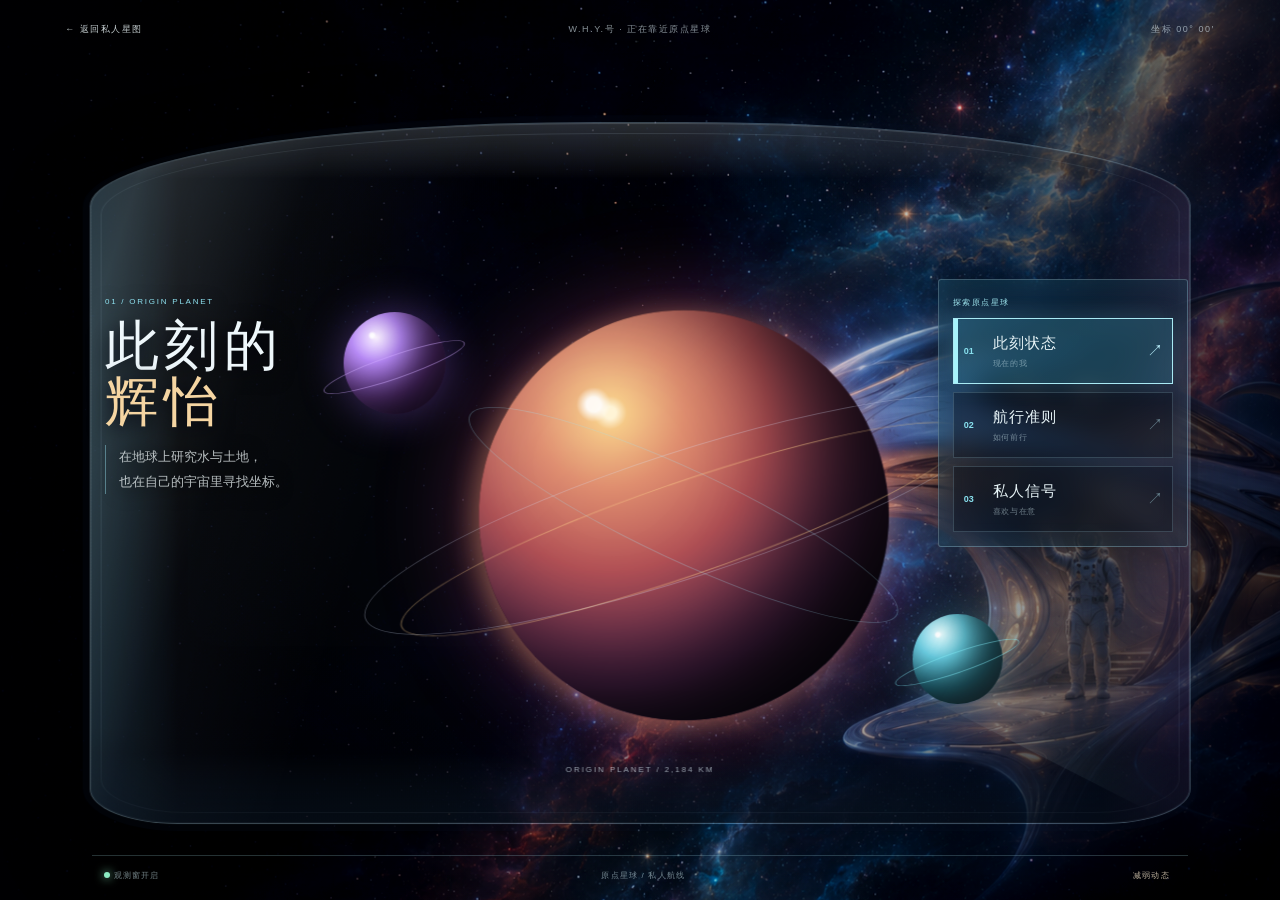
==== origin.html @ 1fb58f20 "Add files via upload" ====
<!doctype html>
<html lang="zh-CN">
<head>
  <meta charset="UTF-8">
  <meta name="viewport" content="width=device-width, initial-scale=1">
  <meta name="theme-color" content="#020309">
  <title>原点星球 · W.H.Y.号</title>
  <link rel="stylesheet" href="./origin.css?v=20260725-origin-world">
</head>
<body>
  <main class="origin-world" id="origin-world">
    <canvas id="cabin-stars" aria-hidden="true"></canvas>
    <div class="deep-space" aria-hidden="true"></div>

    <header class="world-header">
      <a class="back-link" href="./index.html">← 返回私人星图</a>
      <p>W.H.Y.号 · 正在靠近原点星球</p>
      <span>坐标 00° 00′</span>
    </header>

    <section class="glass-window" aria-label="透过舷窗观察原点星球">
      <div class="glass-edge" aria-hidden="true"></div>
      <div class="glass-glow" aria-hidden="true"></div>
      <div class="glass-reflection reflection-one" aria-hidden="true"></div>
      <div class="glass-reflection reflection-two" aria-hidden="true"></div>

      <div class="planet memory-planet" aria-hidden="true"><i></i></div>
      <div class="planet interest-planet" aria-hidden="true"><i></i></div>
      <div class="planet origin-planet" aria-label="原点星球"><i></i></div>
      <div class="orbit orbit-one" aria-hidden="true"></div>
      <div class="orbit orbit-two" aria-hidden="true"></div>
      <span class="world-coordinate">ORIGIN PLANET / 2,184 KM</span>
    </section>

    <section class="world-copy" aria-live="polite">
      <p class="eyebrow">01 / ORIGIN PLANET</p>
      <h1>此刻的<br><em>辉怡</em></h1>
      <article class="record-text active" data-panel="now">
        <p>在地球上研究水与土地，<br>也在自己的宇宙里寻找坐标。</p>
      </article>
      <article class="record-text" data-panel="belief">
        <p>方向由自己决定；<br>也认真照看与世界相遇时的自己。</p>
      </article>
      <article class="record-text" data-panel="signal">
        <p>走向未知，也珍惜那些<br>会让人认真靠近的情感。</p>
      </article>
    </section>

    <nav class="record-selector" aria-label="原点星球导航">
      <p>探索原点星球</p>
      <button class="record active" data-record="now" type="button"><b>01</b><span>此刻状态<small>现在的我</small></span><i>↗</i></button>
      <button class="record" data-record="belief" type="button"><b>02</b><span>航行准则<small>如何前行</small></span><i>↗</i></button>
      <button class="record" data-record="signal" type="button"><b>03</b><span>私人信号<small>喜欢与在意</small></span><i>↗</i></button>
    </nav>

    <footer class="world-footer">
      <span><i></i> 观测窗开启</span>
      <span>原点星球 / 私人航线</span>
      <button id="quiet-mode" type="button">减弱动态</button>
    </footer>
  </main>
  <script src="./origin.js?v=20260725-origin-world"></script>
</body>
</html>
---- origin.css ----
:root{color-scheme:dark}*{box-sizing:border-box}html,body{width:100%;height:100%;margin:0;overflow:hidden;background:#010208;color:#eef7fb;font-family:ui-sans-serif,"PingFang SC","Microsoft YaHei",sans-serif}.origin-world{isolation:isolate;position:relative;min-height:620px;width:100%;height:100%;overflow:hidden;background:#02040c}#cabin-stars,.deep-space{position:absolute;inset:0;z-index:-3}.deep-space{z-index:-2;background:linear-gradient(90deg,rgba(1,3,9,.85) 0%,rgba(1,3,9,.14) 35%,rgba(1,3,9,.1) 70%,rgba(1,3,9,.78)),url('./hero-space.png') center/cover no-repeat;filter:saturate(1.18) contrast(1.06);transform:scale(1.04);animation:space-breathe 18s ease-in-out infinite alternate}.world-header{position:absolute;z-index:6;top:23px;left:5.1vw;right:5.1vw;display:grid;grid-template-columns:1fr auto 1fr;align-items:center;color:rgba(221,239,247,.6);font-size:9px;letter-spacing:.17em}.world-header p{margin:0}.world-header span{text-align:right}.back-link{color:rgba(235,246,250,.82);text-decoration:none;transition:.2s}.back-link:hover{color:#fff}.glass-window{position:absolute;z-index:1;left:50%;top:51%;width:min(86vw,1410px);height:min(78vh,760px);transform:translate(-50%,-48%);overflow:hidden;border-radius:46% 46% 8% 8% / 12% 12% 5% 5%;background:radial-gradient(ellipse at 49% 57%,rgba(28,45,86,.21),rgba(4,8,22,.09) 58%,rgba(2,3,11,.35));border:1px solid rgba(183,228,247,.32);box-shadow:0 0 0 7px rgba(8,21,39,.18),inset 0 0 0 1px rgba(230,250,255,.17),inset 0 -80px 100px rgba(0,0,0,.2),0 30px 90px rgba(0,0,0,.38)}.glass-window:before{content:"";position:absolute;inset:10px;border:1px solid rgba(205,239,249,.13);border-radius:inherit;pointer-events:none}.glass-window:after{content:"";position:absolute;left:0;right:0;bottom:0;height:14%;background:linear-gradient(0deg,rgba(1,4,12,.48),transparent);pointer-events:none}.glass-edge{position:absolute;inset:0;background:linear-gradient(90deg,rgba(92,192,234,.2),transparent 8%,transparent 92%,rgba(184,114,225,.17)),linear-gradient(180deg,rgba(229,250,255,.2),transparent 8%,transparent 90%,rgba(53,112,145,.22));pointer-events:none}.glass-glow{position:absolute;inset:0;background:radial-gradient(ellipse at 50% 46%,transparent 46%,rgba(2,5,16,.46) 100%);pointer-events:none}.glass-reflection{position:absolute;z-index:5;pointer-events:none;mix-blend-mode:screen}.reflection-one{left:-20%;top:-30%;width:45%;height:170%;transform:rotate(18deg);background:linear-gradient(90deg,transparent,rgba(220,249,255,.18),rgba(190,225,255,.04),transparent)}.reflection-two{right:-15%;top:-20%;width:28%;height:115%;transform:rotate(27deg);background:linear-gradient(90deg,transparent,rgba(195,240,255,.1),transparent)}.planet{position:absolute;z-index:2;border-radius:50%;will-change:transform}.planet:after{content:"";position:absolute;inset:0;border-radius:inherit;background:radial-gradient(circle at 28% 23%,rgba(255,255,255,.9) 0 1.7%,transparent 4%),linear-gradient(135deg,rgba(255,255,255,.07),transparent 38%);mix-blend-mode:screen}.planet i{position:absolute;z-index:3;left:-23%;right:-23%;top:42%;height:23%;border:1px solid currentColor;border-radius:50%;transform:rotate(-19deg);opacity:.75}.origin-planet{left:54%;top:56%;width:clamp(240px,32vw,510px);aspect-ratio:1;transform:translate(-50%,-50%);color:rgba(255,211,141,.65);background:radial-gradient(circle at 32% 25%,#fff4d5 0 1.5%,#f6c987 4%,#df8e6f 18%,#b55257 38%,#5a2a59 66%,#16112b 83%,#03050d 100%);box-shadow:inset -72px -52px 100px rgba(0,0,0,.84),-5px 4px 28px rgba(250,171,113,.44),0 0 100px rgba(216,76,142,.4);animation:planet-float 10s ease-in-out infinite alternate}.memory-planet{left:23%;top:27%;width:clamp(64px,8vw,125px);aspect-ratio:1;color:rgba(208,169,255,.64);background:radial-gradient(circle at 32% 25%,#fbf3ff,#bc8cff 24%,#703e99 59%,#18102d 100%);box-shadow:inset -25px -22px 38px rgba(0,0,0,.69),0 0 45px rgba(167,111,255,.39);animation:small-float 7s ease-in-out infinite alternate}.interest-planet{right:17%;bottom:17%;width:clamp(56px,7vw,106px);aspect-ratio:1;color:rgba(124,235,246,.61);background:radial-gradient(circle at 31% 22%,#e8ffff,#68d9ee 26%,#208198 61%,#071a2a 100%);box-shadow:inset -24px -21px 37px rgba(0,0,0,.75),0 0 48px rgba(83,213,239,.35);animation:small-float 9s ease-in-out infinite alternate-reverse}.orbit{position:absolute;z-index:4;left:54%;top:56%;border:1px solid rgba(220,231,255,.28);border-radius:50%;pointer-events:none}.orbit-one{width:61%;height:18%;transform:translate(-50%,-50%) rotate(-18deg)}.orbit-two{width:43%;height:13%;transform:translate(-50%,-50%) rotate(25deg);border-color:rgba(163,230,247,.27)}.world-coordinate{position:absolute;z-index:5;left:50%;bottom:7%;transform:translateX(-50%);font-size:8px;letter-spacing:.24em;color:rgba(226,243,251,.66);white-space:nowrap}.world-copy{position:absolute;z-index:7;left:8.2vw;top:33%;width:270px;text-shadow:0 3px 20px #01030a}.eyebrow{margin:0;color:#8ee1ef;font-size:8px;letter-spacing:.22em}.world-copy h1{margin:13px 0 14px;font-family:"Songti SC","STSong",serif;font-size:clamp(42px,4.2vw,66px);font-weight:400;line-height:1.04;letter-spacing:.1em}.world-copy h1 em{color:#f5d5a2;font-style:normal}.record-text{display:none;border-left:1px solid rgba(151,222,238,.45);padding-left:13px;animation:fade-in .35s both}.record-text.active{display:block}.record-text p{margin:0;color:rgba(236,244,246,.76);font-family:"Songti SC","STSong",serif;font-size:13px;line-height:1.9}.record-selector{position:absolute;z-index:8;right:7.2vw;top:31%;width:min(250px,20vw);padding:17px 14px 14px;border:1px solid rgba(180,231,243,.3);border-radius:3px;background:linear-gradient(130deg,rgba(22,62,83,.42),rgba(4,10,21,.42));box-shadow:inset 0 0 28px rgba(90,207,231,.09),0 20px 50px rgba(0,0,0,.23);backdrop-filter:blur(12px)}.record-selector>p{margin:0 0 10px;color:#a2e9f2;font-size:8px;letter-spacing:.18em}.record{width:100%;min-height:66px;display:grid;grid-template-columns:29px 1fr 15px;align-items:center;margin-top:8px;padding:9px 10px;border:1px solid rgba(174,226,239,.2);background:rgba(3,10,20,.35);color:#e7f4f7;font:inherit;text-align:left;cursor:pointer;transition:.22s}.record b{color:#88e0ee;font-size:9px}.record span{font-family:"Songti SC","STSong",serif;font-size:15px;letter-spacing:.08em}.record small{display:block;margin-top:5px;color:rgba(212,237,242,.48);font-family:ui-sans-serif,"PingFang SC",sans-serif;font-size:8px;letter-spacing:.08em}.record i{font-style:normal;color:#b9eefa;font-size:16px;opacity:.45}.record:hover,.record.active{border-color:#a9eaf4;background:rgba(57,155,184,.29);box-shadow:inset 4px 0 #a7f3fc,0 0 22px rgba(102,219,242,.18)}.record.active i{opacity:1}.world-footer{position:absolute;z-index:8;bottom:18px;left:7.2vw;right:7.2vw;display:flex;align-items:center;gap:22px;border-top:1px solid rgba(170,225,238,.22);padding:13px 12px 0;color:rgba(203,231,238,.57);font-size:8px;letter-spacing:.15em}.world-footer span:nth-child(2){margin:auto}.world-footer i{display:inline-block;width:6px;height:6px;border-radius:50%;background:#8cebc2;box-shadow:0 0 10px #8cebc2}.world-footer button{border:0;background:transparent;color:rgba(240,225,200,.8);font:inherit;font-size:8px;letter-spacing:.15em;cursor:pointer}.quiet .deep-space,.quiet .origin-planet,.quiet .memory-planet,.quiet .interest-planet{animation:none}@keyframes space-breathe{to{transform:scale(1.09) translate3d(-.5%,-.4%,0)}}@keyframes planet-float{to{transform:translate(-50%,-53%) scale(1.025)}}@keyframes small-float{to{transform:translateY(-7px)}}@keyframes fade-in{from{opacity:0;transform:translateX(-5px)}to{opacity:1;transform:none}}@media(max-width:860px){html,body{overflow:auto}.origin-world{min-height:720px;height:100svh}.world-header{left:21px;right:21px}.world-header p,.world-header span{display:none}.glass-window{width:112vw;height:64vh;top:39%;border-radius:42% 42% 7% 7% / 12% 12% 5% 5%}.origin-planet{left:55%;top:55%;width:54vw}.memory-planet{left:17%;top:18%}.interest-planet{right:11%;bottom:13%}.world-copy{top:15%;left:25px;width:210px}.world-copy h1{font-size:42px}.world-copy .record-text{display:none}.record-selector{right:17px;top:auto;bottom:85px;width:160px;padding:8px}.record-selector>p{display:none}.record{min-height:52px;padding:6px 7px}.record span{font-size:11px}.record small{display:none}.world-footer{left:14px;right:14px;bottom:11px}.world-footer span:nth-child(2){display:none}.world-coordinate{bottom:5%}}
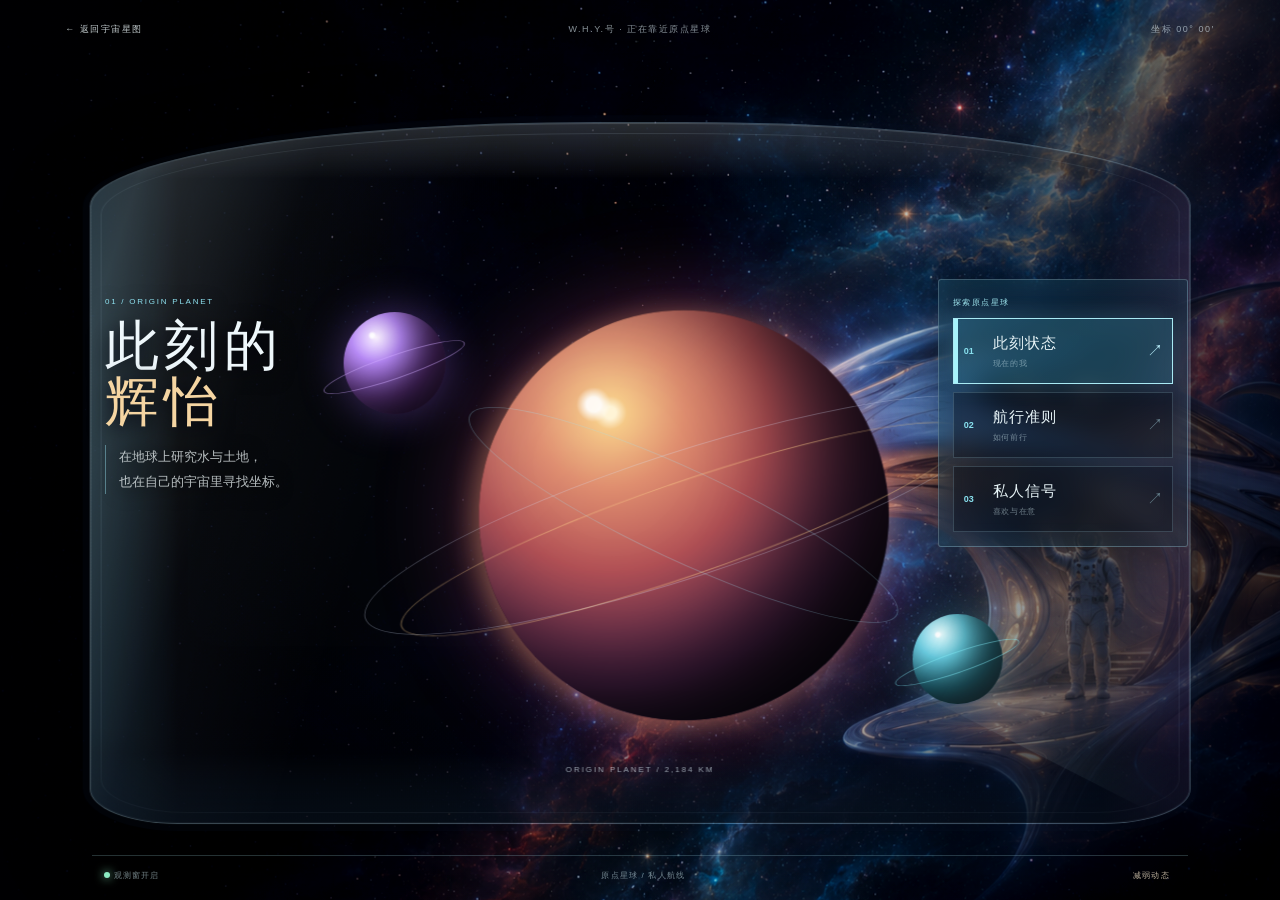
==== commit 039a7722: "Add files via upload" ====
--- a/origin.html
+++ b/origin.html
@@ -5,7 +5,7 @@
   <meta name="viewport" content="width=device-width, initial-scale=1">
   <meta name="theme-color" content="#020309">
   <title>原点星球 · W.H.Y.号</title>
-  <link rel="stylesheet" href="./origin.css?v=20260725-origin-world">
+  <link rel="stylesheet" href="./origin.css?v=20260726-origin-planet">
 </head>
 <body>
   <main class="origin-world" id="origin-world">
@@ -13,7 +13,7 @@
     <div class="deep-space" aria-hidden="true"></div>
 
     <header class="world-header">
-      <a class="back-link" href="./index.html">← 返回私人星图</a>
+      <a class="back-link" id="back-to-map" href="./index.html">← 返回宇宙星图</a>
       <p>W.H.Y.号 · 正在靠近原点星球</p>
       <span>坐标 00° 00′</span>
     </header>
@@ -23,7 +23,6 @@
       <div class="glass-glow" aria-hidden="true"></div>
       <div class="glass-reflection reflection-one" aria-hidden="true"></div>
       <div class="glass-reflection reflection-two" aria-hidden="true"></div>
-
       <div class="planet memory-planet" aria-hidden="true"><i></i></div>
       <div class="planet interest-planet" aria-hidden="true"><i></i></div>
       <div class="planet origin-planet" aria-label="原点星球"><i></i></div>
@@ -35,15 +34,9 @@
     <section class="world-copy" aria-live="polite">
       <p class="eyebrow">01 / ORIGIN PLANET</p>
       <h1>此刻的<br><em>辉怡</em></h1>
-      <article class="record-text active" data-panel="now">
-        <p>在地球上研究水与土地，<br>也在自己的宇宙里寻找坐标。</p>
-      </article>
-      <article class="record-text" data-panel="belief">
-        <p>方向由自己决定；<br>也认真照看与世界相遇时的自己。</p>
-      </article>
-      <article class="record-text" data-panel="signal">
-        <p>走向未知，也珍惜那些<br>会让人认真靠近的情感。</p>
-      </article>
+      <article class="record-text active" data-panel="now"><p>在地球上研究水与土地，<br>也在自己的宇宙里寻找坐标。</p></article>
+      <article class="record-text" data-panel="belief"><p>方向由自己决定；<br>也认真照看与世界相遇时的自己。</p></article>
+      <article class="record-text" data-panel="signal"><p>走向未知，也珍惜那些<br>会让人认真靠近的情感。</p></article>
     </section>
 
     <nav class="record-selector" aria-label="原点星球导航">
@@ -56,9 +49,9 @@
     <footer class="world-footer">
       <span><i></i> 观测窗开启</span>
       <span>原点星球 / 私人航线</span>
-      <button id="quiet-mode" type="button">减弱动态</button>
+      <button id="quiet-mode" type="button" aria-pressed="false">减弱动态</button>
     </footer>
   </main>
-  <script src="./origin.js?v=20260725-origin-world"></script>
+  <script src="./origin.js?v=20260726-origin-planet"></script>
 </body>
 </html>
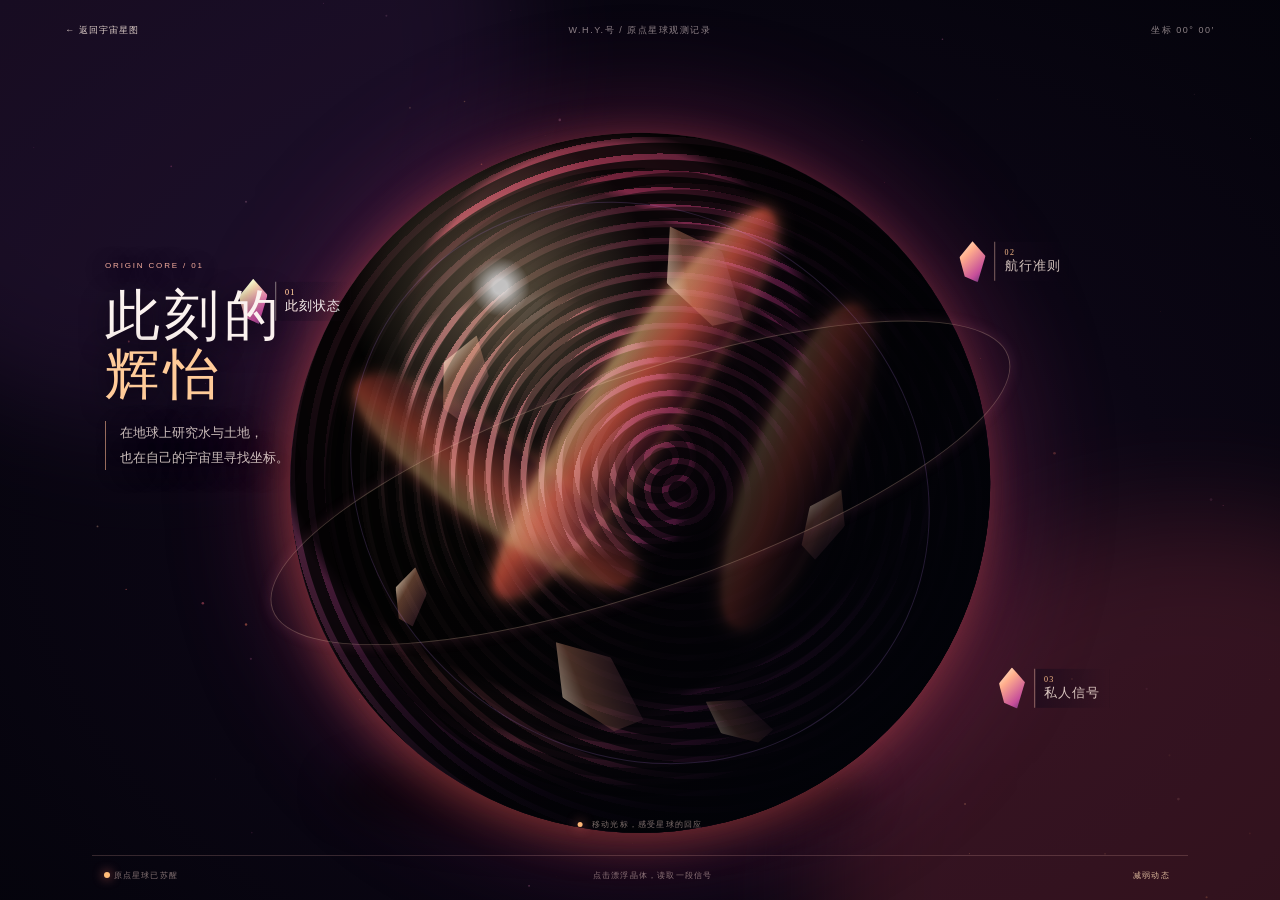
==== commit 68a9bfb8: "Add files via upload" ====
--- a/origin.html
+++ b/origin.html
@@ -3,55 +3,49 @@
 <head>
   <meta charset="UTF-8">
   <meta name="viewport" content="width=device-width, initial-scale=1">
-  <meta name="theme-color" content="#020309">
+  <meta name="theme-color" content="#09030f">
   <title>原点星球 · W.H.Y.号</title>
-  <link rel="stylesheet" href="./origin.css?v=20260726-origin-planet">
+  <link rel="stylesheet" href="./origin.css?v=20260726-origin-core">
 </head>
 <body>
   <main class="origin-world" id="origin-world">
-    <canvas id="cabin-stars" aria-hidden="true"></canvas>
-    <div class="deep-space" aria-hidden="true"></div>
+    <canvas id="origin-dust" aria-hidden="true"></canvas>
+    <div class="nebula nebula-one" aria-hidden="true"></div>
+    <div class="nebula nebula-two" aria-hidden="true"></div>
 
     <header class="world-header">
-      <a class="back-link" id="back-to-map" href="./index.html">← 返回宇宙星图</a>
-      <p>W.H.Y.号 · 正在靠近原点星球</p>
+      <button class="back-link" id="back-to-map" type="button">← 返回宇宙星图</button>
+      <p>W.H.Y.号 / 原点星球观测记录</p>
       <span>坐标 00° 00′</span>
     </header>
 
-    <section class="glass-window" aria-label="透过舷窗观察原点星球">
-      <div class="glass-edge" aria-hidden="true"></div>
-      <div class="glass-glow" aria-hidden="true"></div>
-      <div class="glass-reflection reflection-one" aria-hidden="true"></div>
-      <div class="glass-reflection reflection-two" aria-hidden="true"></div>
-      <div class="planet memory-planet" aria-hidden="true"><i></i></div>
-      <div class="planet interest-planet" aria-hidden="true"><i></i></div>
-      <div class="planet origin-planet" aria-label="原点星球"><i></i></div>
-      <div class="orbit orbit-one" aria-hidden="true"></div>
-      <div class="orbit orbit-two" aria-hidden="true"></div>
-      <span class="world-coordinate">ORIGIN PLANET / 2,184 KM</span>
+    <section class="planet-stage" id="planet-stage" aria-label="可探索的原点星球">
+      <div class="planet-aura" aria-hidden="true"></div>
+      <div class="planet-shadow" aria-hidden="true"></div>
+      <div class="origin-planet" id="origin-planet" aria-hidden="true">
+        <div class="planet-core"></div>
+        <div class="planet-crust crust-one"></div><div class="planet-crust crust-two"></div>
+        <div class="lava-stream stream-one"></div><div class="lava-stream stream-two"></div><div class="lava-stream stream-three"></div>
+        <div class="crystal-field"><i></i><i></i><i></i><i></i><i></i><i></i></div>
+        <div class="planet-shine"></div><div class="planet-night"></div>
+      </div>
+      <div class="orbital-path path-one" aria-hidden="true"></div><div class="orbital-path path-two" aria-hidden="true"></div>
+
+      <button class="signal-shard shard-now active" data-record="now" type="button" aria-label="探索此刻状态"><i></i><span><b>01</b> 此刻状态</span></button>
+      <button class="signal-shard shard-belief" data-record="belief" type="button" aria-label="探索航行准则"><i></i><span><b>02</b> 航行准则</span></button>
+      <button class="signal-shard shard-signal" data-record="signal" type="button" aria-label="探索私人信号"><i></i><span><b>03</b> 私人信号</span></button>
     </section>
 
-    <section class="world-copy" aria-live="polite">
-      <p class="eyebrow">01 / ORIGIN PLANET</p>
-      <h1>此刻的<br><em>辉怡</em></h1>
-      <article class="record-text active" data-panel="now"><p>在地球上研究水与土地，<br>也在自己的宇宙里寻找坐标。</p></article>
-      <article class="record-text" data-panel="belief"><p>方向由自己决定；<br>也认真照看与世界相遇时的自己。</p></article>
-      <article class="record-text" data-panel="signal"><p>走向未知，也珍惜那些<br>会让人认真靠近的情感。</p></article>
+    <section class="planet-record" aria-live="polite">
+      <p class="record-kicker">ORIGIN CORE / <span id="record-index">01</span></p>
+      <article class="record-text active" data-panel="now"><h1>此刻的<br><em>辉怡</em></h1><p>在地球上研究水与土地，<br>也在自己的宇宙里寻找坐标。</p></article>
+      <article class="record-text" data-panel="belief"><h1>方向，<br><em>由自己决定</em></h1><p>认真照看与世界相遇时的自己，<br>但不让无关的目光替我决定方向。</p></article>
+      <article class="record-text" data-panel="signal"><h1>仍会为<br><em>真挚靠近</em>发亮</h1><p>喜欢未知，也珍惜那些<br>让人愿意认真回应的情感。</p></article>
     </section>
 
-    <nav class="record-selector" aria-label="原点星球导航">
-      <p>探索原点星球</p>
-      <button class="record active" data-record="now" type="button"><b>01</b><span>此刻状态<small>现在的我</small></span><i>↗</i></button>
-      <button class="record" data-record="belief" type="button"><b>02</b><span>航行准则<small>如何前行</small></span><i>↗</i></button>
-      <button class="record" data-record="signal" type="button"><b>03</b><span>私人信号<small>喜欢与在意</small></span><i>↗</i></button>
-    </nav>
-
-    <footer class="world-footer">
-      <span><i></i> 观测窗开启</span>
-      <span>原点星球 / 私人航线</span>
-      <button id="quiet-mode" type="button" aria-pressed="false">减弱动态</button>
-    </footer>
+    <div class="interaction-hint" id="interaction-hint"><i></i> 移动光标，感受星球的回应</div>
+    <footer class="world-footer"><span><i></i> 原点星球已苏醒</span><span>点击漂浮晶体，读取一段信号</span><button id="quiet-mode" type="button" aria-pressed="false">减弱动态</button></footer>
   </main>
-  <script src="./origin.js?v=20260726-origin-planet"></script>
+  <script src="./origin.js?v=20260726-origin-core"></script>
 </body>
 </html>
--- a/origin.css
+++ b/origin.css
@@ -1 +1 @@
-:root{color-scheme:dark}*{box-sizing:border-box}html,body{width:100%;height:100%;margin:0;overflow:hidden;background:#010208;color:#eef7fb;font-family:ui-sans-serif,"PingFang SC","Microsoft YaHei",sans-serif}.origin-world{isolation:isolate;position:relative;min-height:620px;width:100%;height:100%;overflow:hidden;background:#02040c}#cabin-stars,.deep-space{position:absolute;inset:0;z-index:-3}.deep-space{z-index:-2;background:linear-gradient(90deg,rgba(1,3,9,.85) 0%,rgba(1,3,9,.14) 35%,rgba(1,3,9,.1) 70%,rgba(1,3,9,.78)),url('./hero-space.png') center/cover no-repeat;filter:saturate(1.18) contrast(1.06);transform:scale(1.04);animation:space-breathe 18s ease-in-out infinite alternate}.world-header{position:absolute;z-index:6;top:23px;left:5.1vw;right:5.1vw;display:grid;grid-template-columns:1fr auto 1fr;align-items:center;color:rgba(221,239,247,.6);font-size:9px;letter-spacing:.17em}.world-header p{margin:0}.world-header span{text-align:right}.back-link{color:rgba(235,246,250,.82);text-decoration:none;transition:.2s}.back-link:hover{color:#fff}.glass-window{position:absolute;z-index:1;left:50%;top:51%;width:min(86vw,1410px);height:min(78vh,760px);transform:translate(-50%,-48%);overflow:hidden;border-radius:46% 46% 8% 8% / 12% 12% 5% 5%;background:radial-gradient(ellipse at 49% 57%,rgba(28,45,86,.21),rgba(4,8,22,.09) 58%,rgba(2,3,11,.35));border:1px solid rgba(183,228,247,.32);box-shadow:0 0 0 7px rgba(8,21,39,.18),inset 0 0 0 1px rgba(230,250,255,.17),inset 0 -80px 100px rgba(0,0,0,.2),0 30px 90px rgba(0,0,0,.38)}.glass-window:before{content:"";position:absolute;inset:10px;border:1px solid rgba(205,239,249,.13);border-radius:inherit;pointer-events:none}.glass-window:after{content:"";position:absolute;left:0;right:0;bottom:0;height:14%;background:linear-gradient(0deg,rgba(1,4,12,.48),transparent);pointer-events:none}.glass-edge{position:absolute;inset:0;background:linear-gradient(90deg,rgba(92,192,234,.2),transparent 8%,transparent 92%,rgba(184,114,225,.17)),linear-gradient(180deg,rgba(229,250,255,.2),transparent 8%,transparent 90%,rgba(53,112,145,.22));pointer-events:none}.glass-glow{position:absolute;inset:0;background:radial-gradient(ellipse at 50% 46%,transparent 46%,rgba(2,5,16,.46) 100%);pointer-events:none}.glass-reflection{position:absolute;z-index:5;pointer-events:none;mix-blend-mode:screen}.reflection-one{left:-20%;top:-30%;width:45%;height:170%;transform:rotate(18deg);background:linear-gradient(90deg,transparent,rgba(220,249,255,.18),rgba(190,225,255,.04),transparent)}.reflection-two{right:-15%;top:-20%;width:28%;height:115%;transform:rotate(27deg);background:linear-gradient(90deg,transparent,rgba(195,240,255,.1),transparent)}.planet{position:absolute;z-index:2;border-radius:50%;will-change:transform}.planet:after{content:"";position:absolute;inset:0;border-radius:inherit;background:radial-gradient(circle at 28% 23%,rgba(255,255,255,.9) 0 1.7%,transparent 4%),linear-gradient(135deg,rgba(255,255,255,.07),transparent 38%);mix-blend-mode:screen}.planet i{position:absolute;z-index:3;left:-23%;right:-23%;top:42%;height:23%;border:1px solid currentColor;border-radius:50%;transform:rotate(-19deg);opacity:.75}.origin-planet{left:54%;top:56%;width:clamp(240px,32vw,510px);aspect-ratio:1;transform:translate(-50%,-50%);color:rgba(255,211,141,.65);background:radial-gradient(circle at 32% 25%,#fff4d5 0 1.5%,#f6c987 4%,#df8e6f 18%,#b55257 38%,#5a2a59 66%,#16112b 83%,#03050d 100%);box-shadow:inset -72px -52px 100px rgba(0,0,0,.84),-5px 4px 28px rgba(250,171,113,.44),0 0 100px rgba(216,76,142,.4);animation:planet-float 10s ease-in-out infinite alternate}.memory-planet{left:23%;top:27%;width:clamp(64px,8vw,125px);aspect-ratio:1;color:rgba(208,169,255,.64);background:radial-gradient(circle at 32% 25%,#fbf3ff,#bc8cff 24%,#703e99 59%,#18102d 100%);box-shadow:inset -25px -22px 38px rgba(0,0,0,.69),0 0 45px rgba(167,111,255,.39);animation:small-float 7s ease-in-out infinite alternate}.interest-planet{right:17%;bottom:17%;width:clamp(56px,7vw,106px);aspect-ratio:1;color:rgba(124,235,246,.61);background:radial-gradient(circle at 31% 22%,#e8ffff,#68d9ee 26%,#208198 61%,#071a2a 100%);box-shadow:inset -24px -21px 37px rgba(0,0,0,.75),0 0 48px rgba(83,213,239,.35);animation:small-float 9s ease-in-out infinite alternate-reverse}.orbit{position:absolute;z-index:4;left:54%;top:56%;border:1px solid rgba(220,231,255,.28);border-radius:50%;pointer-events:none}.orbit-one{width:61%;height:18%;transform:translate(-50%,-50%) rotate(-18deg)}.orbit-two{width:43%;height:13%;transform:translate(-50%,-50%) rotate(25deg);border-color:rgba(163,230,247,.27)}.world-coordinate{position:absolute;z-index:5;left:50%;bottom:7%;transform:translateX(-50%);font-size:8px;letter-spacing:.24em;color:rgba(226,243,251,.66);white-space:nowrap}.world-copy{position:absolute;z-index:7;left:8.2vw;top:33%;width:270px;text-shadow:0 3px 20px #01030a}.eyebrow{margin:0;color:#8ee1ef;font-size:8px;letter-spacing:.22em}.world-copy h1{margin:13px 0 14px;font-family:"Songti SC","STSong",serif;font-size:clamp(42px,4.2vw,66px);font-weight:400;line-height:1.04;letter-spacing:.1em}.world-copy h1 em{color:#f5d5a2;font-style:normal}.record-text{display:none;border-left:1px solid rgba(151,222,238,.45);padding-left:13px;animation:fade-in .35s both}.record-text.active{display:block}.record-text p{margin:0;color:rgba(236,244,246,.76);font-family:"Songti SC","STSong",serif;font-size:13px;line-height:1.9}.record-selector{position:absolute;z-index:8;right:7.2vw;top:31%;width:min(250px,20vw);padding:17px 14px 14px;border:1px solid rgba(180,231,243,.3);border-radius:3px;background:linear-gradient(130deg,rgba(22,62,83,.42),rgba(4,10,21,.42));box-shadow:inset 0 0 28px rgba(90,207,231,.09),0 20px 50px rgba(0,0,0,.23);backdrop-filter:blur(12px)}.record-selector>p{margin:0 0 10px;color:#a2e9f2;font-size:8px;letter-spacing:.18em}.record{width:100%;min-height:66px;display:grid;grid-template-columns:29px 1fr 15px;align-items:center;margin-top:8px;padding:9px 10px;border:1px solid rgba(174,226,239,.2);background:rgba(3,10,20,.35);color:#e7f4f7;font:inherit;text-align:left;cursor:pointer;transition:.22s}.record b{color:#88e0ee;font-size:9px}.record span{font-family:"Songti SC","STSong",serif;font-size:15px;letter-spacing:.08em}.record small{display:block;margin-top:5px;color:rgba(212,237,242,.48);font-family:ui-sans-serif,"PingFang SC",sans-serif;font-size:8px;letter-spacing:.08em}.record i{font-style:normal;color:#b9eefa;font-size:16px;opacity:.45}.record:hover,.record.active{border-color:#a9eaf4;background:rgba(57,155,184,.29);box-shadow:inset 4px 0 #a7f3fc,0 0 22px rgba(102,219,242,.18)}.record.active i{opacity:1}.world-footer{position:absolute;z-index:8;bottom:18px;left:7.2vw;right:7.2vw;display:flex;align-items:center;gap:22px;border-top:1px solid rgba(170,225,238,.22);padding:13px 12px 0;color:rgba(203,231,238,.57);font-size:8px;letter-spacing:.15em}.world-footer span:nth-child(2){margin:auto}.world-footer i{display:inline-block;width:6px;height:6px;border-radius:50%;background:#8cebc2;box-shadow:0 0 10px #8cebc2}.world-footer button{border:0;background:transparent;color:rgba(240,225,200,.8);font:inherit;font-size:8px;letter-spacing:.15em;cursor:pointer}.quiet .deep-space,.quiet .origin-planet,.quiet .memory-planet,.quiet .interest-planet{animation:none}@keyframes space-breathe{to{transform:scale(1.09) translate3d(-.5%,-.4%,0)}}@keyframes planet-float{to{transform:translate(-50%,-53%) scale(1.025)}}@keyframes small-float{to{transform:translateY(-7px)}}@keyframes fade-in{from{opacity:0;transform:translateX(-5px)}to{opacity:1;transform:none}}@media(max-width:860px){html,body{overflow:auto}.origin-world{min-height:720px;height:100svh}.world-header{left:21px;right:21px}.world-header p,.world-header span{display:none}.glass-window{width:112vw;height:64vh;top:39%;border-radius:42% 42% 7% 7% / 12% 12% 5% 5%}.origin-planet{left:55%;top:55%;width:54vw}.memory-planet{left:17%;top:18%}.interest-planet{right:11%;bottom:13%}.world-copy{top:15%;left:25px;width:210px}.world-copy h1{font-size:42px}.world-copy .record-text{display:none}.record-selector{right:17px;top:auto;bottom:85px;width:160px;padding:8px}.record-selector>p{display:none}.record{min-height:52px;padding:6px 7px}.record span{font-size:11px}.record small{display:none}.world-footer{left:14px;right:14px;bottom:11px}.world-footer span:nth-child(2){display:none}.world-coordinate{bottom:5%}}
+:root{color-scheme:dark}*{box-sizing:border-box}html,body{width:100%;height:100%;margin:0;overflow:hidden;background:#06030c;color:#fbf2ef;font-family:ui-sans-serif,"PingFang SC","Microsoft YaHei",sans-serif}.origin-world{isolation:isolate;position:relative;width:100%;min-height:630px;height:100%;overflow:hidden;background:radial-gradient(ellipse at 55% 57%,#241126 0%,#0b0614 46%,#03030a 100%)}#origin-dust{position:absolute;inset:0;z-index:0;pointer-events:none}.nebula{position:absolute;z-index:0;width:58vw;height:58vw;border-radius:50%;filter:blur(56px);opacity:.32;pointer-events:none;animation:nebula-drift 16s ease-in-out infinite alternate}.nebula-one{top:-25vw;left:-17vw;background:#422155}.nebula-two{right:-22vw;bottom:-28vw;background:#8d303e;animation-delay:-8s}.world-header{position:absolute;z-index:9;top:24px;left:5.1vw;right:5.1vw;display:grid;grid-template-columns:1fr auto 1fr;align-items:center;color:rgba(250,231,232,.55);font-size:9px;letter-spacing:.17em}.world-header p{margin:0}.world-header span{text-align:right}.back-link{justify-self:start;border:0;background:transparent;padding:0;color:rgba(255,239,228,.85);font:inherit;font-size:9px;letter-spacing:.12em;cursor:pointer;transition:color .2s}.back-link:hover{color:#fff}.planet-stage{position:absolute;z-index:2;left:50%;top:51%;width:min(77vw,1050px);height:min(88vh,820px);transform:translate(-50%,-48%);--px:0px;--py:0px}.planet-aura{position:absolute;left:50%;top:51%;width:72%;aspect-ratio:1;transform:translate(calc(-50% + var(--px)),calc(-50% + var(--py)));border-radius:50%;background:radial-gradient(circle,rgba(255,172,96,.24),rgba(219,52,118,.15) 31%,rgba(118,57,175,.12) 48%,transparent 70%);filter:blur(15px);animation:aura-pulse 8s ease-in-out infinite}.planet-shadow{position:absolute;left:46%;top:84%;width:54%;height:12%;transform:translateX(-50%);border-radius:50%;background:rgba(0,0,0,.58);filter:blur(18px)}.origin-planet{position:absolute;left:50%;top:51%;width:min(57vw,700px);aspect-ratio:1;transform:translate(calc(-50% + var(--px)),calc(-50% + var(--py)));overflow:hidden;border-radius:50%;background:radial-gradient(circle at 34% 25%,#ffd69f 0 1.3%,#ff965e 4%,#d64b66 17%,#5c194f 43%,#1d0c2a 69%,#05040d 100%);box-shadow:inset -80px -55px 115px rgba(0,0,0,.86),inset 35px 20px 40px rgba(255,216,169,.17),-6px 8px 42px rgba(255,104,77,.38),0 0 120px rgba(196,53,120,.38);animation:planet-breathe 9s ease-in-out infinite}.planet-core{position:absolute;inset:8%;border-radius:50%;background:conic-gradient(from 110deg,#0b0619,#652350,#ff925c,#f9ca7d,#a63763,#14091f,#0b0619);mix-blend-mode:screen;filter:blur(15px);opacity:.8;animation:core-turn 24s linear infinite}.planet-crust{position:absolute;border-radius:50%;background:radial-gradient(ellipse at 39% 36%,transparent 0 28%,rgba(16,7,22,.78) 30% 49%,transparent 51%),repeating-radial-gradient(ellipse at 55% 49%,rgba(4,4,13,.84) 0 11px,rgba(78,20,60,.35) 12px 18px);mix-blend-mode:multiply;filter:contrast(1.2)}.crust-one{inset:-7%;transform:rotate(24deg)}.crust-two{inset:5%;transform:rotate(-38deg);opacity:.75}.lava-stream{position:absolute;z-index:3;width:12%;height:67%;border-radius:48% 52% 42% 58%;background:linear-gradient(90deg,rgba(255,219,139,.8),rgba(255,97,70,.95) 43%,rgba(144,23,74,.25));filter:blur(3px);mix-blend-mode:screen;opacity:.72;box-shadow:0 0 16px #ff7558}.stream-one{left:43%;top:5%;transform:rotate(36deg)}.stream-two{left:23%;top:26%;height:48%;transform:rotate(-53deg);opacity:.45}.stream-three{right:22%;top:23%;height:49%;transform:rotate(22deg);opacity:.35}.crystal-field{position:absolute;z-index:5;inset:0;transform:rotate(-12deg);pointer-events:none}.crystal-field i{position:absolute;width:13%;height:24%;clip-path:polygon(50% 0,100% 41%,74% 100%,27% 91%,0 40%);background:linear-gradient(110deg,rgba(255,246,220,.85),rgba(255,166,123,.35) 37%,rgba(152,61,152,.14));box-shadow:0 0 18px rgba(255,161,109,.62);mix-blend-mode:screen}.crystal-field i:nth-child(1){left:22%;top:18%;transform:rotate(29deg) scale(.52)}.crystal-field i:nth-child(2){left:58%;top:11%;transform:rotate(-19deg) scale(.7)}.crystal-field i:nth-child(3){left:68%;top:49%;transform:rotate(40deg) scale(.44)}.crystal-field i:nth-child(4){left:31%;top:65%;transform:rotate(-29deg) scale(.69)}.crystal-field i:nth-child(5){left:8%;top:47%;transform:rotate(22deg) scale(.35)}.crystal-field i:nth-child(6){left:50%;top:74%;transform:rotate(-48deg) scale(.43)}.planet-shine,.planet-night{position:absolute;inset:0;border-radius:50%;pointer-events:none}.planet-shine{z-index:6;background:radial-gradient(circle at 30% 22%,rgba(255,255,255,.75) 0 1%,rgba(255,224,174,.25) 4%,transparent 21%);mix-blend-mode:screen}.planet-night{z-index:7;background:linear-gradient(125deg,transparent 36%,rgba(6,4,16,.17) 52%,rgba(2,3,9,.86) 83%)}.orbital-path{position:absolute;z-index:8;left:50%;top:51%;border:1px solid rgba(255,209,183,.26);border-radius:50%;transform:translate(-50%,-50%) rotate(-19deg);pointer-events:none}.path-one{width:79%;height:27%;box-shadow:0 0 14px rgba(235,112,159,.15)}.path-two{width:61%;height:68%;transform:translate(-50%,-50%) rotate(37deg);border-color:rgba(186,131,244,.18)}.signal-shard{position:absolute;z-index:10;display:flex;align-items:center;gap:9px;border:0;background:transparent;padding:4px;color:rgba(255,237,226,.82);font:inherit;text-align:left;cursor:pointer;transition:filter .3s,transform .3s}.signal-shard i{display:block;width:26px;height:41px;clip-path:polygon(50% 0,100% 36%,70% 100%,20% 86%,0 39%);background:linear-gradient(135deg,#fff6d7,#ffad8c 32%,#c64e9a 75%,#503170);box-shadow:0 0 20px #f47a9e;animation:shard-float 4s ease-in-out infinite alternate}.signal-shard span{padding:6px 9px;border-left:1px solid rgba(255,204,180,.46);background:linear-gradient(90deg,rgba(19,8,25,.55),transparent);font-family:"Songti SC","STSong",serif;font-size:13px;letter-spacing:.08em;white-space:nowrap}.signal-shard b{display:block;color:#ffbf8c;font:8px ui-sans-serif;letter-spacing:.18em}.signal-shard:hover,.signal-shard.active{filter:brightness(1.3)}.signal-shard:hover i,.signal-shard.active i{box-shadow:0 0 32px #ffb06d;transform:scale(1.1)}.shard-now{left:9%;top:25%}.shard-belief{right:6%;top:20%}.shard-belief i{animation-delay:-1.8s}.shard-signal{right:2%;bottom:20%}.shard-signal i{animation-delay:-3s}.planet-record{position:absolute;z-index:11;left:8.2vw;top:29%;width:300px;pointer-events:none;text-shadow:0 4px 27px #07020d}.record-kicker{margin:0 0 16px;color:#f5ad9e;font-size:8px;letter-spacing:.23em}.record-text{display:none;animation:record-in .55s both}.record-text.active{display:block}.record-text h1{margin:0 0 16px;font-family:"Songti SC","STSong",serif;font-size:clamp(39px,4.3vw,68px);font-weight:400;line-height:1.08;letter-spacing:.08em}.record-text em{color:#ffcb99;font-style:normal}.record-text p{margin:0;border-left:1px solid rgba(255,185,147,.58);padding-left:14px;color:rgba(255,240,232,.79);font-family:"Songti SC","STSong",serif;font-size:13px;line-height:1.9}.interaction-hint{position:absolute;z-index:8;bottom:70px;left:50%;transform:translateX(-50%);color:rgba(255,225,214,.49);font-size:8px;letter-spacing:.15em;white-space:nowrap}.interaction-hint i{display:inline-block;width:5px;height:5px;margin-right:6px;border-radius:50%;background:#ffb777;box-shadow:0 0 12px #ff7b74;animation:blink 1.6s infinite}.world-footer{position:absolute;z-index:12;bottom:18px;left:7.2vw;right:7.2vw;display:flex;align-items:center;gap:22px;border-top:1px solid rgba(255,191,181,.19);padding:13px 12px 0;color:rgba(255,222,213,.51);font-size:8px;letter-spacing:.15em}.world-footer span:nth-child(2){margin:auto}.world-footer i{display:inline-block;width:6px;height:6px;border-radius:50%;background:#ffbc78;box-shadow:0 0 11px #ff796e}.world-footer button{border:0;background:transparent;color:rgba(255,219,182,.85);font:inherit;font-size:8px;letter-spacing:.15em;cursor:pointer}@keyframes nebula-drift{to{transform:translate(5%,4%) scale(1.11)}}@keyframes aura-pulse{50%{opacity:.72;transform:translate(calc(-50% + var(--px)),calc(-50% + var(--py))) scale(1.04)}}@keyframes planet-breathe{50%{filter:saturate(1.22) brightness(1.07);box-shadow:inset -80px -55px 115px rgba(0,0,0,.82),-6px 8px 55px rgba(255,104,77,.5),0 0 150px rgba(196,53,120,.46)}}@keyframes core-turn{to{transform:rotate(360deg)}}@keyframes shard-float{to{translate:0 -11px;rotate:5deg}}@keyframes record-in{from{opacity:0;transform:translateY(10px)}to{opacity:1;transform:none}}@keyframes blink{50%{opacity:.25}}.quiet *{animation-play-state:paused!important}.quiet .origin-planet{filter:saturate(.95)}@media(max-width:860px){.origin-world{min-height:670px}.world-header{left:20px;right:20px}.world-header p,.world-header span{display:none}.planet-stage{top:42%;width:120vw;height:64vh}.origin-planet{width:84vw}.planet-record{left:24px;top:14%;width:250px}.record-text h1{font-size:42px}.record-text p{font-size:12px}.signal-shard span{font-size:11px}.shard-now{left:3%;top:20%}.shard-belief{right:0;top:19%}.shard-signal{right:5%;bottom:5%}.path-one{width:89%}.interaction-hint{bottom:66px;font-size:7px}.world-footer{left:13px;right:13px;bottom:10px}.world-footer span:nth-child(2){display:none}}
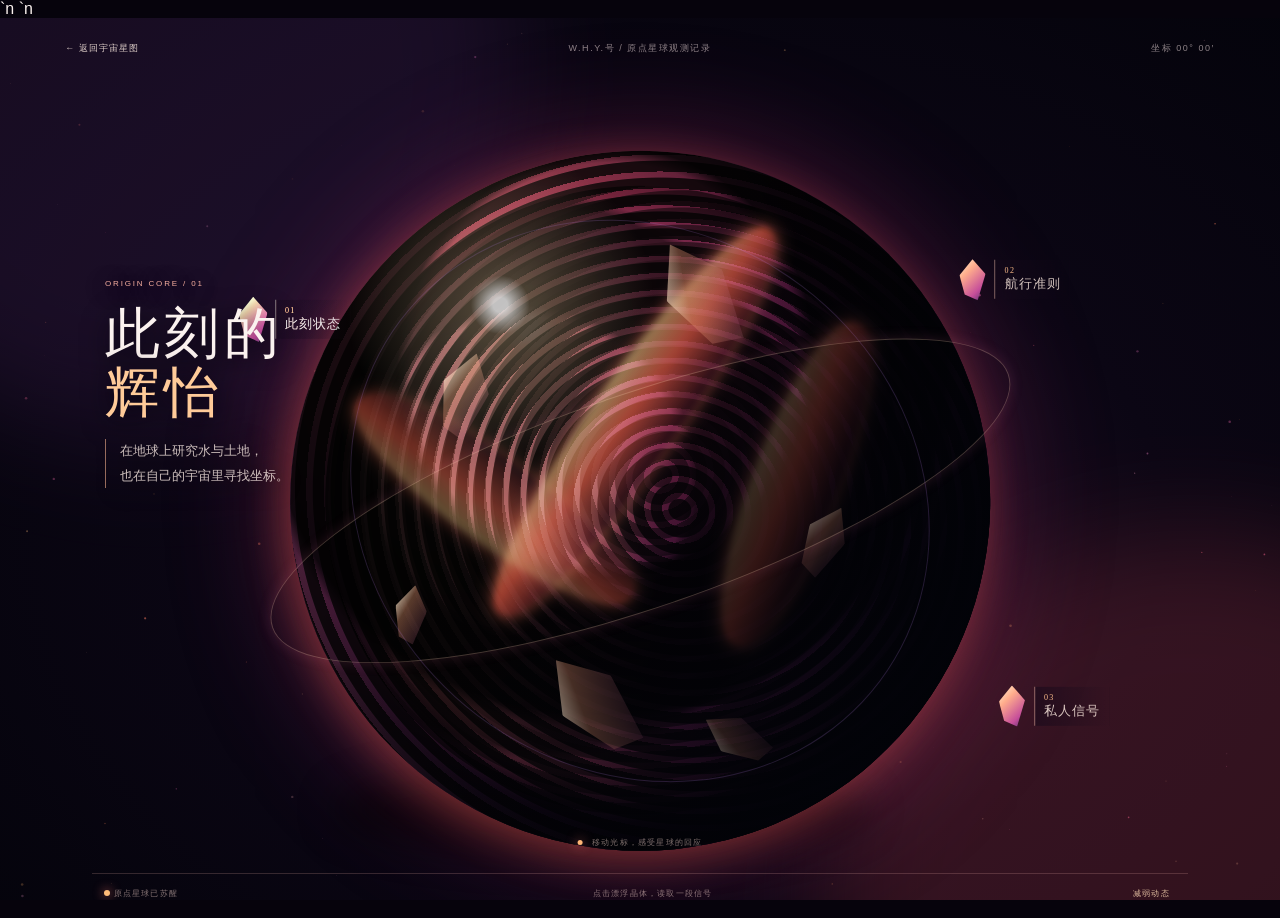
==== commit fdb7a7ab: "Improve origin page metadata" ====
--- a/origin.html
+++ b/origin.html
@@ -3,7 +3,7 @@
 <head>
   <meta charset="UTF-8">
   <meta name="viewport" content="width=device-width, initial-scale=1">
-  <meta name="theme-color" content="#09030f">
+  <meta name="theme-color" content="#09030f">`n  <meta name="description" content="原点星球，W.H.Y.号私人星图中的航行员观测记录。">`n  <link rel="canonical" href="https://weihuiyi11.github.io/origin.html">
   <title>原点星球 · W.H.Y.号</title>
   <link rel="stylesheet" href="./origin.css?v=20260726-origin-core">
 </head>
@@ -46,6 +46,6 @@
     <div class="interaction-hint" id="interaction-hint"><i></i> 移动光标，感受星球的回应</div>
     <footer class="world-footer"><span><i></i> 原点星球已苏醒</span><span>点击漂浮晶体，读取一段信号</span><button id="quiet-mode" type="button" aria-pressed="false">减弱动态</button></footer>
   </main>
-  <script src="./origin.js?v=20260726-origin-core"></script>
+  <script src="./origin.js?v=20260730-accessibility-1" defer></script>
 </body>
 </html>
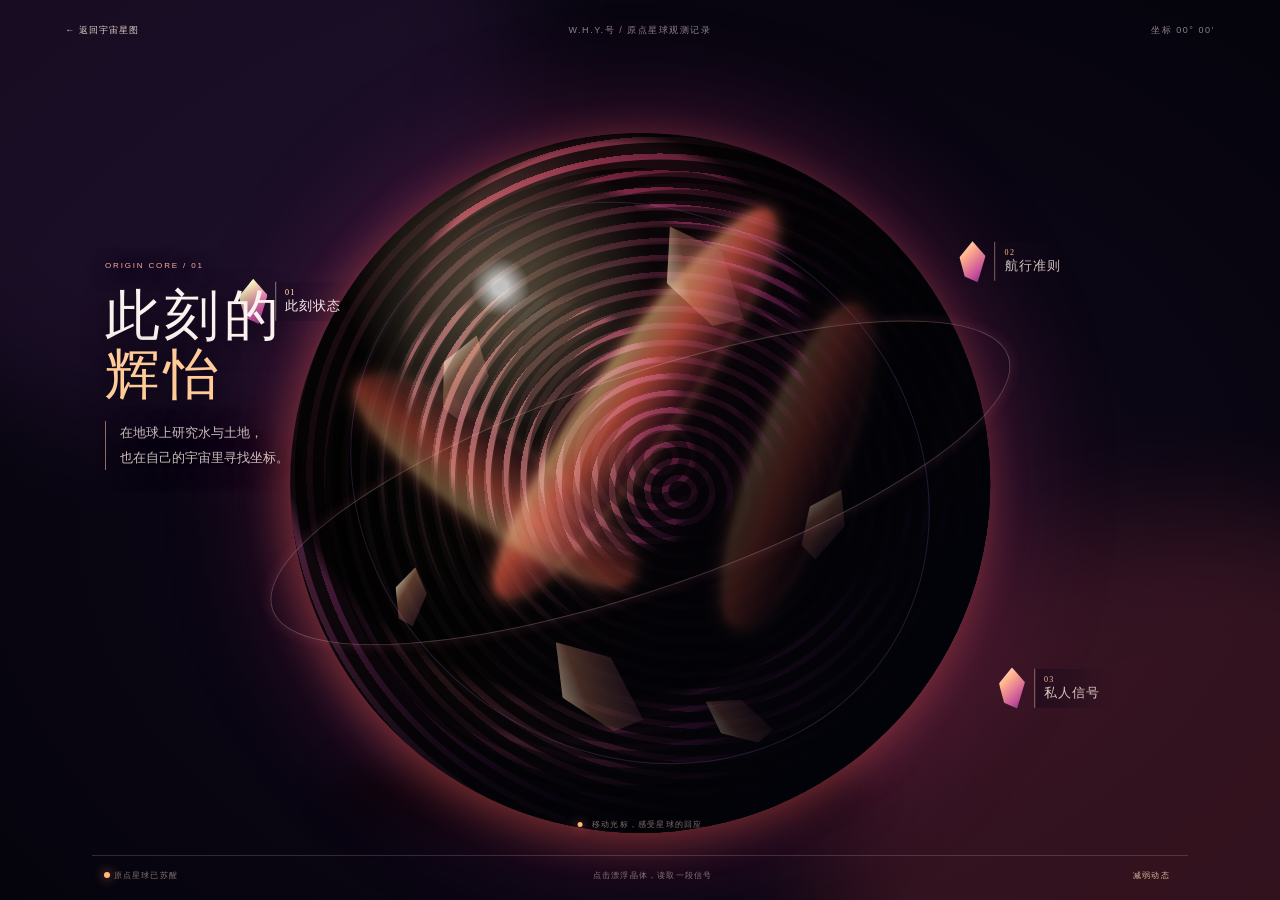
==== commit 1b182cea: "Fix escaped newlines in origin.html" ====
--- a/origin.html
+++ b/origin.html
@@ -3,7 +3,9 @@
 <head>
   <meta charset="UTF-8">
   <meta name="viewport" content="width=device-width, initial-scale=1">
-  <meta name="theme-color" content="#09030f">`n  <meta name="description" content="原点星球，W.H.Y.号私人星图中的航行员观测记录。">`n  <link rel="canonical" href="https://weihuiyi11.github.io/origin.html">
+  <meta name="theme-color" content="#09030f">
+  <meta name="description" content="原点星球，W.H.Y.号私人星图中的航行员观测记录。">
+  <link rel="canonical" href="https://weihuiyi11.github.io/origin.html">
   <title>原点星球 · W.H.Y.号</title>
   <link rel="stylesheet" href="./origin.css?v=20260726-origin-core">
 </head>
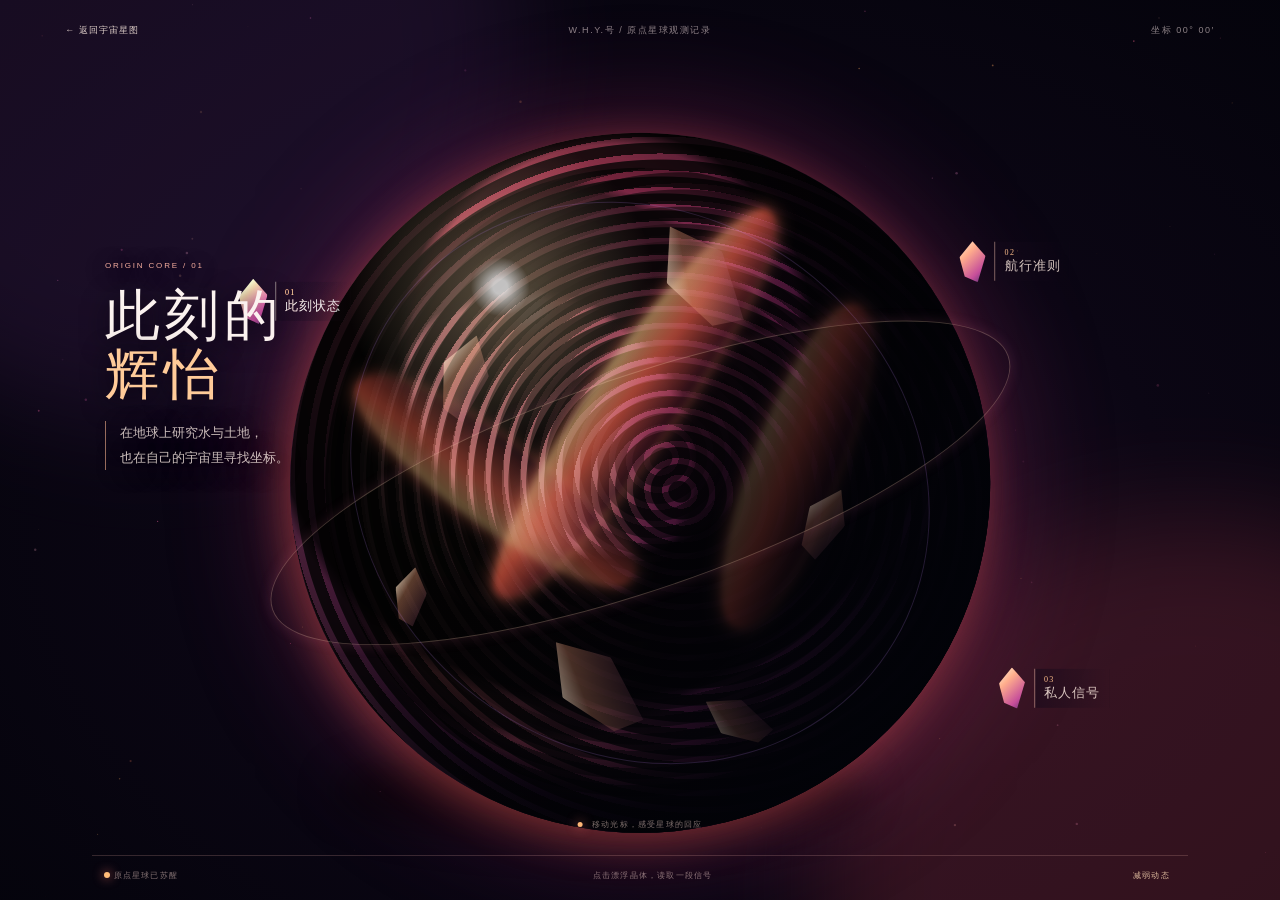
==== commit b86fef51: "Restore known-good origin.html" ====
--- a/origin.html
+++ b/origin.html
@@ -3,9 +3,7 @@
 <head>
   <meta charset="UTF-8">
   <meta name="viewport" content="width=device-width, initial-scale=1">
-  <meta name="theme-color" content="#09030f">
-  <meta name="description" content="原点星球，W.H.Y.号私人星图中的航行员观测记录。">
-  <link rel="canonical" href="https://weihuiyi11.github.io/origin.html">
+  <meta name="theme-color" content="#09030f">
   <title>原点星球 · W.H.Y.号</title>
   <link rel="stylesheet" href="./origin.css?v=20260726-origin-core">
 </head>
@@ -48,6 +46,6 @@
     <div class="interaction-hint" id="interaction-hint"><i></i> 移动光标，感受星球的回应</div>
     <footer class="world-footer"><span><i></i> 原点星球已苏醒</span><span>点击漂浮晶体，读取一段信号</span><button id="quiet-mode" type="button" aria-pressed="false">减弱动态</button></footer>
   </main>
-  <script src="./origin.js?v=20260730-accessibility-1" defer></script>
+  <script src="./origin.js?v=20260726-origin-core"></script>
 </body>
 </html>
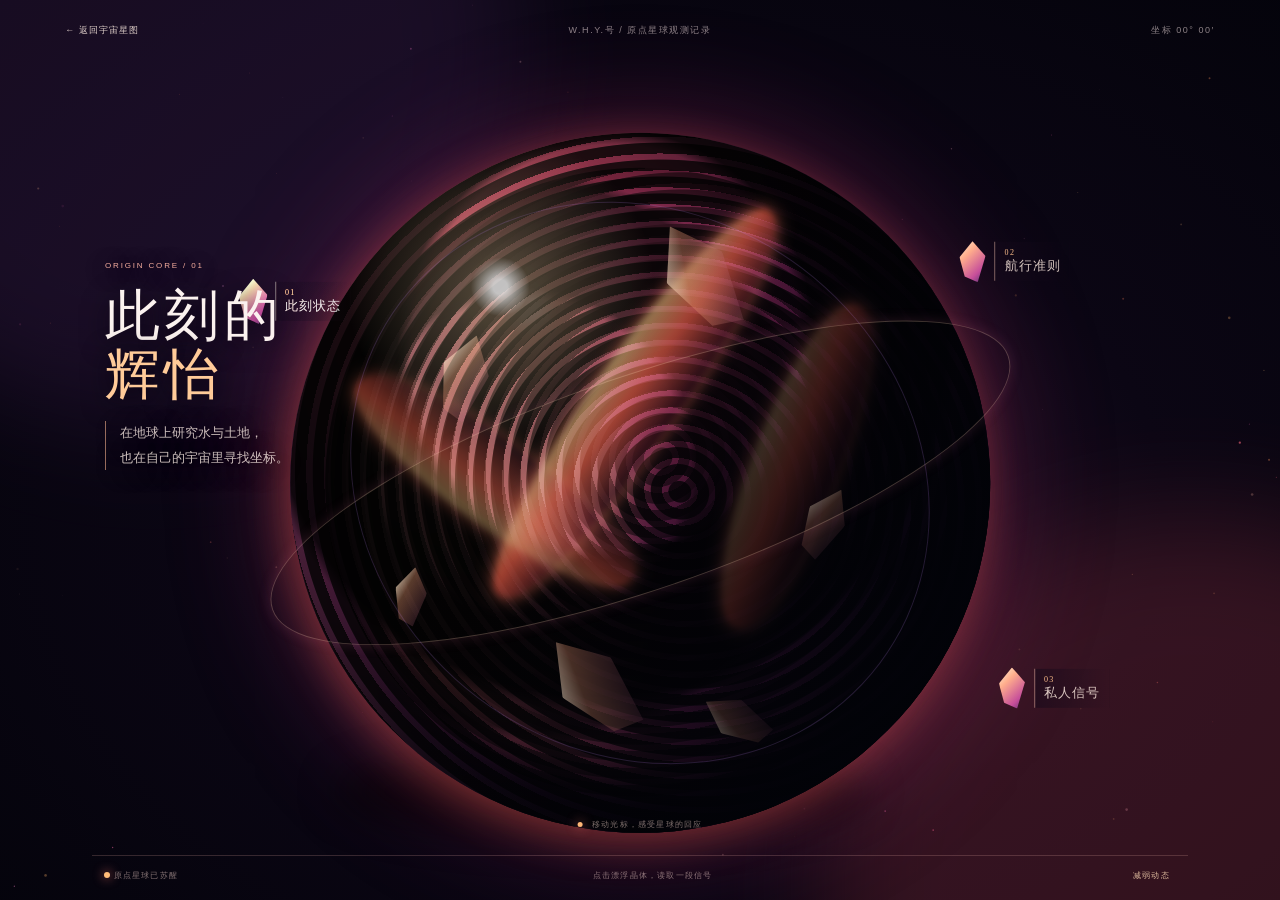
==== commit 49faf4d5: "Add orbital motion polish to origin.html" ====
--- a/origin.html
+++ b/origin.html
@@ -4,8 +4,10 @@
   <meta charset="UTF-8">
   <meta name="viewport" content="width=device-width, initial-scale=1">
   <meta name="theme-color" content="#09030f">
+  <meta name="description" content="原点星球，W.H.Y.号私人星图中的航行员观测记录。">
+  <link rel="canonical" href="https://weihuiyi11.github.io/origin.html">
   <title>原点星球 · W.H.Y.号</title>
-  <link rel="stylesheet" href="./origin.css?v=20260726-origin-core">
+  <link rel="stylesheet" href="./origin.css?v=20260731-orbital-motion-1">
 </head>
 <body>
   <main class="origin-world" id="origin-world">
@@ -46,6 +48,6 @@
     <div class="interaction-hint" id="interaction-hint"><i></i> 移动光标，感受星球的回应</div>
     <footer class="world-footer"><span><i></i> 原点星球已苏醒</span><span>点击漂浮晶体，读取一段信号</span><button id="quiet-mode" type="button" aria-pressed="false">减弱动态</button></footer>
   </main>
-  <script src="./origin.js?v=20260726-origin-core"></script>
+  <script src="./origin.js?v=20260731-motion-pref-1" defer></script>
 </body>
 </html>
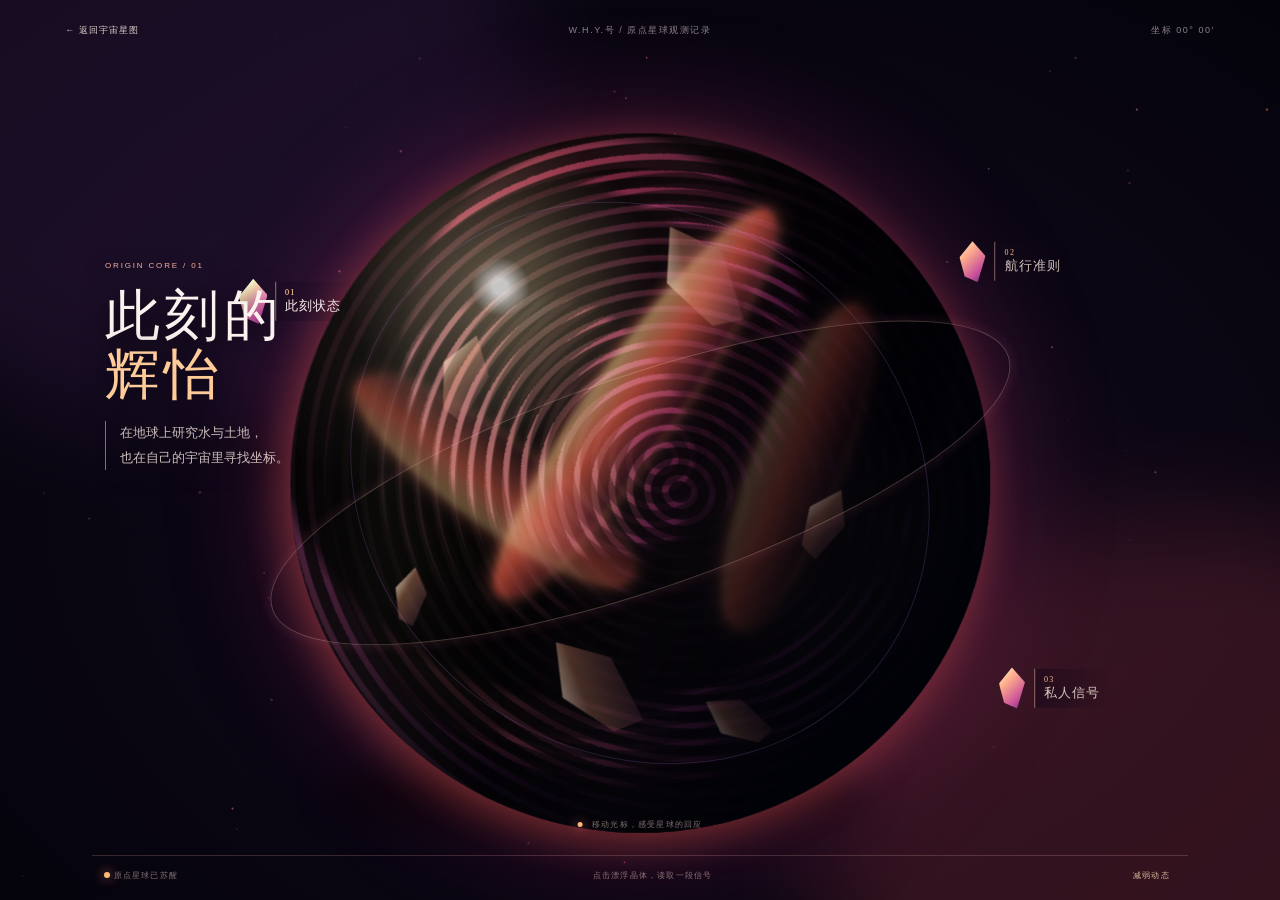
==== commit ac8f90ff: "Fix origin iframe and star map audio in origin.html" ====
--- a/origin.html
+++ b/origin.html
@@ -48,6 +48,6 @@
     <div class="interaction-hint" id="interaction-hint"><i></i> 移动光标，感受星球的回应</div>
     <footer class="world-footer"><span><i></i> 原点星球已苏醒</span><span>点击漂浮晶体，读取一段信号</span><button id="quiet-mode" type="button" aria-pressed="false">减弱动态</button></footer>
   </main>
-  <script src="./origin.js?v=20260731-motion-pref-1" defer></script>
+  <script src="./origin.js?v=20260731-srcdoc-return-1" defer></script>
 </body>
 </html>
--- a/origin.css
+++ b/origin.css
@@ -1 +1,14 @@
 :root{color-scheme:dark}*{box-sizing:border-box}html,body{width:100%;height:100%;margin:0;overflow:hidden;background:#06030c;color:#fbf2ef;font-family:ui-sans-serif,"PingFang SC","Microsoft YaHei",sans-serif}.origin-world{isolation:isolate;position:relative;width:100%;min-height:630px;height:100%;overflow:hidden;background:radial-gradient(ellipse at 55% 57%,#241126 0%,#0b0614 46%,#03030a 100%)}#origin-dust{position:absolute;inset:0;z-index:0;pointer-events:none}.nebula{position:absolute;z-index:0;width:58vw;height:58vw;border-radius:50%;filter:blur(56px);opacity:.32;pointer-events:none;animation:nebula-drift 16s ease-in-out infinite alternate}.nebula-one{top:-25vw;left:-17vw;background:#422155}.nebula-two{right:-22vw;bottom:-28vw;background:#8d303e;animation-delay:-8s}.world-header{position:absolute;z-index:9;top:24px;left:5.1vw;right:5.1vw;display:grid;grid-template-columns:1fr auto 1fr;align-items:center;color:rgba(250,231,232,.55);font-size:9px;letter-spacing:.17em}.world-header p{margin:0}.world-header span{text-align:right}.back-link{justify-self:start;border:0;background:transparent;padding:0;color:rgba(255,239,228,.85);font:inherit;font-size:9px;letter-spacing:.12em;cursor:pointer;transition:color .2s}.back-link:hover{color:#fff}.planet-stage{position:absolute;z-index:2;left:50%;top:51%;width:min(77vw,1050px);height:min(88vh,820px);transform:translate(-50%,-48%);--px:0px;--py:0px}.planet-aura{position:absolute;left:50%;top:51%;width:72%;aspect-ratio:1;transform:translate(calc(-50% + var(--px)),calc(-50% + var(--py)));border-radius:50%;background:radial-gradient(circle,rgba(255,172,96,.24),rgba(219,52,118,.15) 31%,rgba(118,57,175,.12) 48%,transparent 70%);filter:blur(15px);animation:aura-pulse 8s ease-in-out infinite}.planet-shadow{position:absolute;left:46%;top:84%;width:54%;height:12%;transform:translateX(-50%);border-radius:50%;background:rgba(0,0,0,.58);filter:blur(18px)}.origin-planet{position:absolute;left:50%;top:51%;width:min(57vw,700px);aspect-ratio:1;transform:translate(calc(-50% + var(--px)),calc(-50% + var(--py)));overflow:hidden;border-radius:50%;background:radial-gradient(circle at 34% 25%,#ffd69f 0 1.3%,#ff965e 4%,#d64b66 17%,#5c194f 43%,#1d0c2a 69%,#05040d 100%);box-shadow:inset -80px -55px 115px rgba(0,0,0,.86),inset 35px 20px 40px rgba(255,216,169,.17),-6px 8px 42px rgba(255,104,77,.38),0 0 120px rgba(196,53,120,.38);animation:planet-breathe 9s ease-in-out infinite}.planet-core{position:absolute;inset:8%;border-radius:50%;background:conic-gradient(from 110deg,#0b0619,#652350,#ff925c,#f9ca7d,#a63763,#14091f,#0b0619);mix-blend-mode:screen;filter:blur(15px);opacity:.8;animation:core-turn 24s linear infinite}.planet-crust{position:absolute;border-radius:50%;background:radial-gradient(ellipse at 39% 36%,transparent 0 28%,rgba(16,7,22,.78) 30% 49%,transparent 51%),repeating-radial-gradient(ellipse at 55% 49%,rgba(4,4,13,.84) 0 11px,rgba(78,20,60,.35) 12px 18px);mix-blend-mode:multiply;filter:contrast(1.2)}.crust-one{inset:-7%;transform:rotate(24deg)}.crust-two{inset:5%;transform:rotate(-38deg);opacity:.75}.lava-stream{position:absolute;z-index:3;width:12%;height:67%;border-radius:48% 52% 42% 58%;background:linear-gradient(90deg,rgba(255,219,139,.8),rgba(255,97,70,.95) 43%,rgba(144,23,74,.25));filter:blur(3px);mix-blend-mode:screen;opacity:.72;box-shadow:0 0 16px #ff7558}.stream-one{left:43%;top:5%;transform:rotate(36deg)}.stream-two{left:23%;top:26%;height:48%;transform:rotate(-53deg);opacity:.45}.stream-three{right:22%;top:23%;height:49%;transform:rotate(22deg);opacity:.35}.crystal-field{position:absolute;z-index:5;inset:0;transform:rotate(-12deg);pointer-events:none}.crystal-field i{position:absolute;width:13%;height:24%;clip-path:polygon(50% 0,100% 41%,74% 100%,27% 91%,0 40%);background:linear-gradient(110deg,rgba(255,246,220,.85),rgba(255,166,123,.35) 37%,rgba(152,61,152,.14));box-shadow:0 0 18px rgba(255,161,109,.62);mix-blend-mode:screen}.crystal-field i:nth-child(1){left:22%;top:18%;transform:rotate(29deg) scale(.52)}.crystal-field i:nth-child(2){left:58%;top:11%;transform:rotate(-19deg) scale(.7)}.crystal-field i:nth-child(3){left:68%;top:49%;transform:rotate(40deg) scale(.44)}.crystal-field i:nth-child(4){left:31%;top:65%;transform:rotate(-29deg) scale(.69)}.crystal-field i:nth-child(5){left:8%;top:47%;transform:rotate(22deg) scale(.35)}.crystal-field i:nth-child(6){left:50%;top:74%;transform:rotate(-48deg) scale(.43)}.planet-shine,.planet-night{position:absolute;inset:0;border-radius:50%;pointer-events:none}.planet-shine{z-index:6;background:radial-gradient(circle at 30% 22%,rgba(255,255,255,.75) 0 1%,rgba(255,224,174,.25) 4%,transparent 21%);mix-blend-mode:screen}.planet-night{z-index:7;background:linear-gradient(125deg,transparent 36%,rgba(6,4,16,.17) 52%,rgba(2,3,9,.86) 83%)}.orbital-path{position:absolute;z-index:8;left:50%;top:51%;border:1px solid rgba(255,209,183,.26);border-radius:50%;transform:translate(-50%,-50%) rotate(-19deg);pointer-events:none}.path-one{width:79%;height:27%;box-shadow:0 0 14px rgba(235,112,159,.15)}.path-two{width:61%;height:68%;transform:translate(-50%,-50%) rotate(37deg);border-color:rgba(186,131,244,.18)}.signal-shard{position:absolute;z-index:10;display:flex;align-items:center;gap:9px;border:0;background:transparent;padding:4px;color:rgba(255,237,226,.82);font:inherit;text-align:left;cursor:pointer;transition:filter .3s,transform .3s}.signal-shard i{display:block;width:26px;height:41px;clip-path:polygon(50% 0,100% 36%,70% 100%,20% 86%,0 39%);background:linear-gradient(135deg,#fff6d7,#ffad8c 32%,#c64e9a 75%,#503170);box-shadow:0 0 20px #f47a9e;animation:shard-float 4s ease-in-out infinite alternate}.signal-shard span{padding:6px 9px;border-left:1px solid rgba(255,204,180,.46);background:linear-gradient(90deg,rgba(19,8,25,.55),transparent);font-family:"Songti SC","STSong",serif;font-size:13px;letter-spacing:.08em;white-space:nowrap}.signal-shard b{display:block;color:#ffbf8c;font:8px ui-sans-serif;letter-spacing:.18em}.signal-shard:hover,.signal-shard.active{filter:brightness(1.3)}.signal-shard:hover i,.signal-shard.active i{box-shadow:0 0 32px #ffb06d;transform:scale(1.1)}.shard-now{left:9%;top:25%}.shard-belief{right:6%;top:20%}.shard-belief i{animation-delay:-1.8s}.shard-signal{right:2%;bottom:20%}.shard-signal i{animation-delay:-3s}.planet-record{position:absolute;z-index:11;left:8.2vw;top:29%;width:300px;pointer-events:none;text-shadow:0 4px 27px #07020d}.record-kicker{margin:0 0 16px;color:#f5ad9e;font-size:8px;letter-spacing:.23em}.record-text{display:none;animation:record-in .55s both}.record-text.active{display:block}.record-text h1{margin:0 0 16px;font-family:"Songti SC","STSong",serif;font-size:clamp(39px,4.3vw,68px);font-weight:400;line-height:1.08;letter-spacing:.08em}.record-text em{color:#ffcb99;font-style:normal}.record-text p{margin:0;border-left:1px solid rgba(255,185,147,.58);padding-left:14px;color:rgba(255,240,232,.79);font-family:"Songti SC","STSong",serif;font-size:13px;line-height:1.9}.interaction-hint{position:absolute;z-index:8;bottom:70px;left:50%;transform:translateX(-50%);color:rgba(255,225,214,.49);font-size:8px;letter-spacing:.15em;white-space:nowrap}.interaction-hint i{display:inline-block;width:5px;height:5px;margin-right:6px;border-radius:50%;background:#ffb777;box-shadow:0 0 12px #ff7b74;animation:blink 1.6s infinite}.world-footer{position:absolute;z-index:12;bottom:18px;left:7.2vw;right:7.2vw;display:flex;align-items:center;gap:22px;border-top:1px solid rgba(255,191,181,.19);padding:13px 12px 0;color:rgba(255,222,213,.51);font-size:8px;letter-spacing:.15em}.world-footer span:nth-child(2){margin:auto}.world-footer i{display:inline-block;width:6px;height:6px;border-radius:50%;background:#ffbc78;box-shadow:0 0 11px #ff796e}.world-footer button{border:0;background:transparent;color:rgba(255,219,182,.85);font:inherit;font-size:8px;letter-spacing:.15em;cursor:pointer}@keyframes nebula-drift{to{transform:translate(5%,4%) scale(1.11)}}@keyframes aura-pulse{50%{opacity:.72;transform:translate(calc(-50% + var(--px)),calc(-50% + var(--py))) scale(1.04)}}@keyframes planet-breathe{50%{filter:saturate(1.22) brightness(1.07);box-shadow:inset -80px -55px 115px rgba(0,0,0,.82),-6px 8px 55px rgba(255,104,77,.5),0 0 150px rgba(196,53,120,.46)}}@keyframes core-turn{to{transform:rotate(360deg)}}@keyframes shard-float{to{translate:0 -11px;rotate:5deg}}@keyframes record-in{from{opacity:0;transform:translateY(10px)}to{opacity:1;transform:none}}@keyframes blink{50%{opacity:.25}}.quiet *{animation-play-state:paused!important}.quiet .origin-planet{filter:saturate(.95)}@media(max-width:860px){.origin-world{min-height:670px}.world-header{left:20px;right:20px}.world-header p,.world-header span{display:none}.planet-stage{top:42%;width:120vw;height:64vh}.origin-planet{width:84vw}.planet-record{left:24px;top:14%;width:250px}.record-text h1{font-size:42px}.record-text p{font-size:12px}.signal-shard span{font-size:11px}.shard-now{left:3%;top:20%}.shard-belief{right:0;top:19%}.shard-signal{right:5%;bottom:5%}.path-one{width:89%}.interaction-hint{bottom:66px;font-size:7px}.world-footer{left:13px;right:13px;bottom:10px}.world-footer span:nth-child(2){display:none}}
+
+/* Low-frequency orbital motion. Kept to opacity/transform on small layers for stable frame pacing. */
+.origin-planet{contain:paint;backface-visibility:hidden;will-change:transform}
+.origin-planet::before{content:"";position:absolute;inset:-18%;z-index:4;border-radius:50%;pointer-events:none;opacity:.2;background:radial-gradient(ellipse at 28% 34%,rgba(255,239,209,.24) 0 8%,transparent 20%),radial-gradient(ellipse at 70% 58%,rgba(255,205,185,.18) 0 7%,transparent 19%),linear-gradient(96deg,transparent 16%,rgba(255,236,213,.15) 26%,transparent 39%,rgba(255,176,205,.11) 52%,transparent 67%);mix-blend-mode:screen;animation:origin-cloud-drift 52s linear infinite}
+.planet-core{will-change:transform}
+.crust-one{animation:origin-crust-drift-a 74s linear infinite}
+.crust-two{animation:origin-crust-drift-b 96s linear infinite reverse}
+.planet-shine{animation:origin-star-glint 8s ease-in-out infinite alternate}
+@keyframes origin-cloud-drift{from{transform:translate3d(-7%,-1%,0) rotate(0deg)}to{transform:translate3d(7%,1%,0) rotate(360deg)}}
+@keyframes origin-crust-drift-a{from{transform:rotate(24deg)}to{transform:rotate(384deg)}}
+@keyframes origin-crust-drift-b{from{transform:rotate(-38deg)}to{transform:rotate(322deg)}}
+@keyframes origin-star-glint{from{opacity:.72}to{opacity:1}}
+@media (prefers-reduced-motion:reduce){.origin-planet,.origin-planet::before,.planet-core,.planet-crust,.planet-shine{animation:none!important}}
